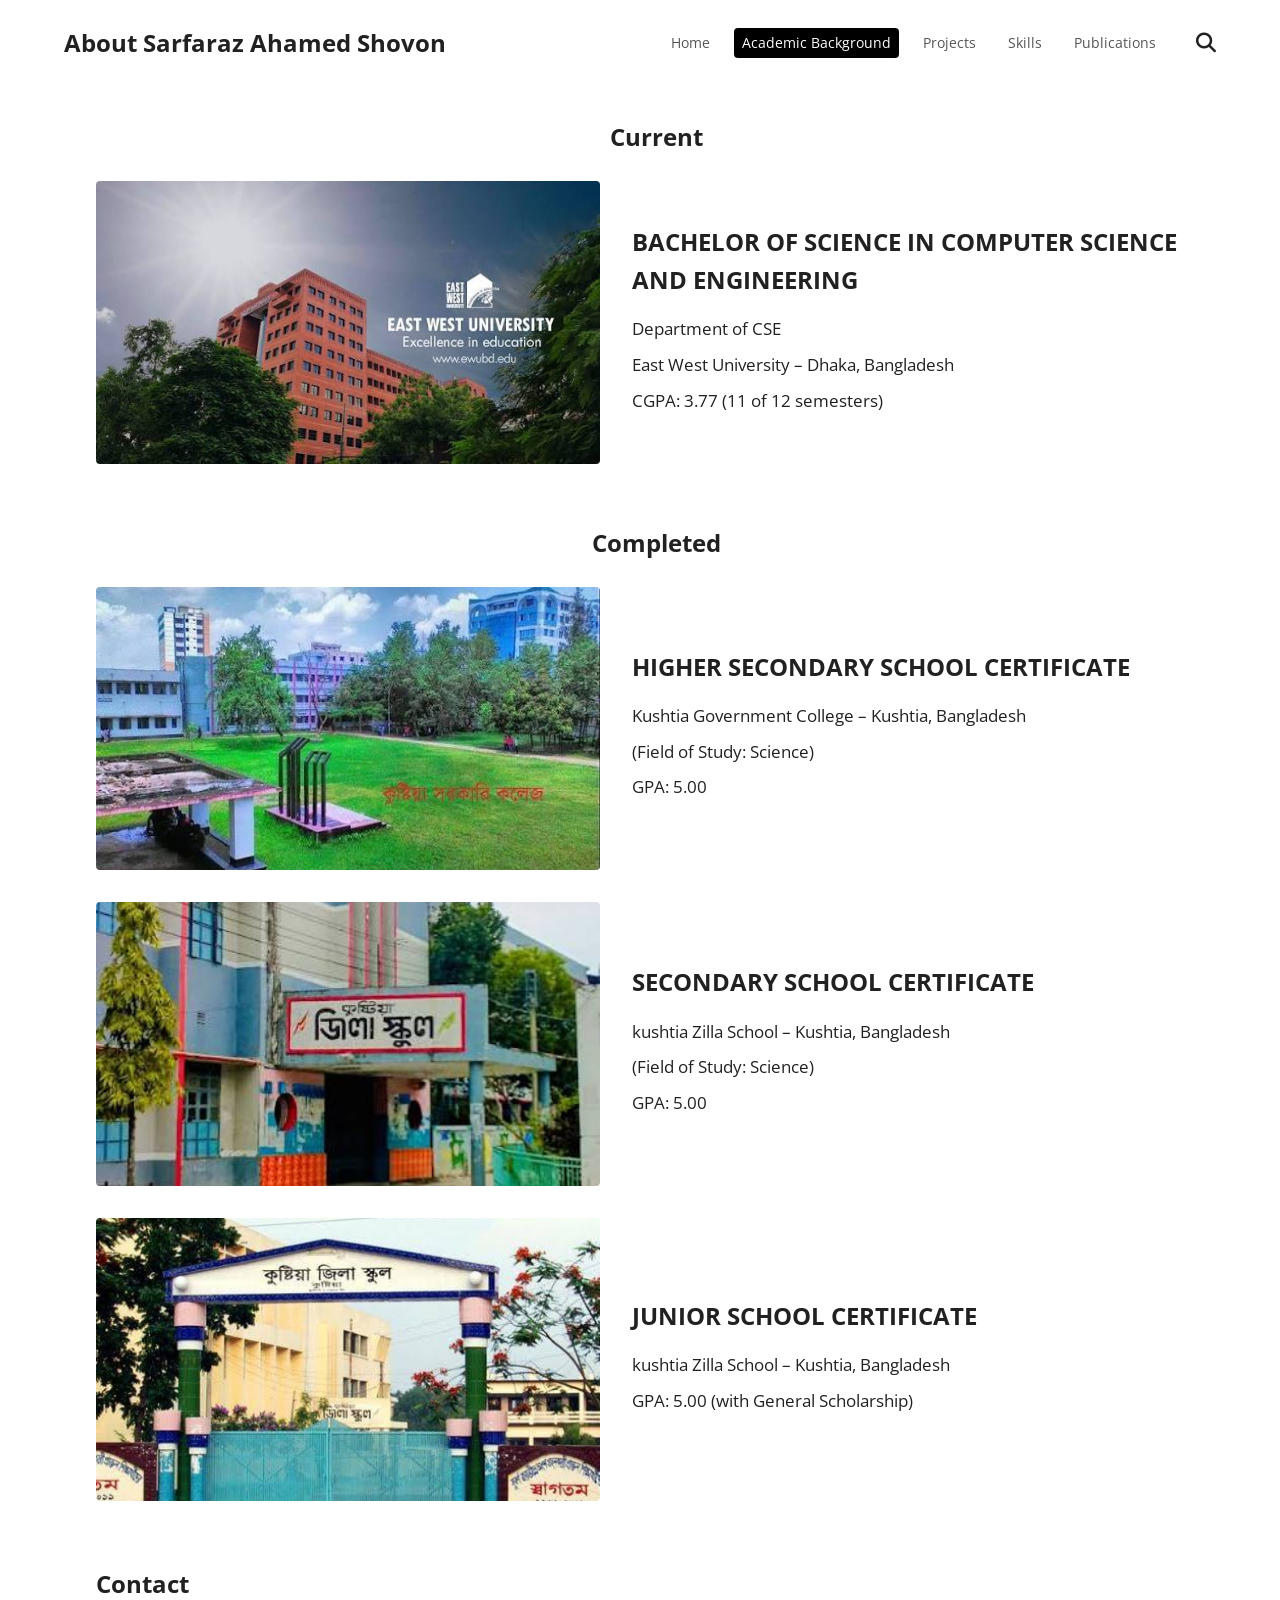
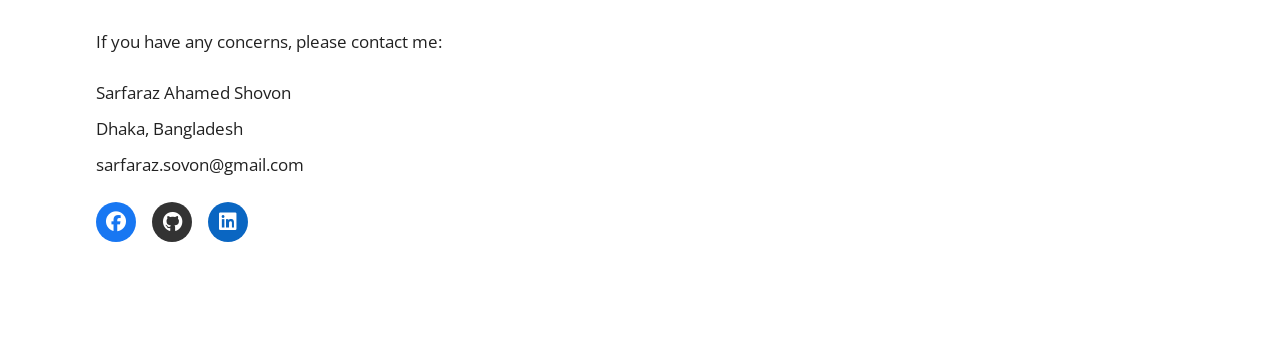
==== academic.html @ 61edd61b "Initial commit: Added portfolio website files" ====
<!DOCTYPE html>
<html lang="en">
<head>
  <meta charset="UTF-8">
  <meta name="viewport" content="width=device-width, initial-scale=1.0">
  <meta name="description" content="Sarfaraz Ahamed Shovon - Academic Background">
  <title>About Sarfaraz Ahamed Shovon</title>
  
  <!-- Font Awesome for Icons -->
  <link rel="stylesheet" href="https://cdnjs.cloudflare.com/ajax/libs/font-awesome/6.5.1/css/all.min.css">
  
  <!-- Custom Styles -->
  <link rel="stylesheet" href="style.css">
</head>
<body>

  <div class="container">
    <!-- Overlay for mobile menu -->
    <div class="menu-overlay" id="menuOverlay"></div>

    <!-- Header -->
    <header class="header">
      <div class="header-brand">
        <i class="fas fa-bars mobile-menu-btn" id="mobileMenuBtn"></i>
        <div class="site-title">About Sarfaraz Ahamed Shovon</div>
      </div>
      <nav class="nav" id="mainNav">
        <i class="fas fa-times close-menu-btn" id="closeMenuBtn"></i>
        <div class="nav-links">
          <a href="index.html" class="nav-link">Home</a>
          <a href="academic.html" class="nav-link active">Academic Background</a>
          <a href="projects.html" class="nav-link">Projects</a>
          <a href="skills.html" class="nav-link">Skills</a>
          <a href="publications.html" class="nav-link">Publications</a>
        </div>
      </nav>
      <i class="fas fa-search nav-search" id="searchBtn" style="cursor: pointer;"></i>
    </header>

    <!-- Main Content -->
    <main class="main-content">
      
      <!-- Academic Section -->
      <section class="section">
        <h2 class="section-title text-center">Current</h2>
        
        <div class="academic-card">
          <div class="academic-image">
            <img src="images/uni.jpg" alt="East West University">
          </div>
          <div class="academic-details">
            <h3 class="degree-title">BACHELOR OF SCIENCE IN COMPUTER SCIENCE AND ENGINEERING</h3>
            <p>Department of CSE</p>
            <p>East West University – Dhaka, Bangladesh</p>
            <p>CGPA: 3.77 (11 of 12 semesters)</p>
          </div>
        </div>

        <h2 class="section-title text-center" style="margin-top: 60px;">Completed</h2>
        
        <div class="academic-card">
          <div class="academic-image">
            <img src="images/college.jpg" alt="Kushtia Government College">
          </div>
          <div class="academic-details">
            <h3 class="degree-title">HIGHER SECONDARY SCHOOL CERTIFICATE</h3>
            <p>Kushtia Government College – Kushtia, Bangladesh</p>
            <p>(Field of Study: Science)</p>
            <p>GPA: 5.00</p>
          </div>
        </div>

        <div class="academic-card">
          <div class="academic-image">
            <img src="images/school.jpg" alt="Kushtia Zilla School">
          </div>
          <div class="academic-details">
            <h3 class="degree-title">SECONDARY SCHOOL CERTIFICATE</h3>
            <p>kushtia Zilla School – Kushtia, Bangladesh</p>
            <p>(Field of Study: Science)</p>
            <p>GPA: 5.00</p>
          </div>
        </div>

        <div class="academic-card">
          <div class="academic-image">
            <img src="images/schoolJSC.jpg" alt="Kushtia Zilla School JSC">
          </div>
          <div class="academic-details">
            <h3 class="degree-title">JUNIOR SCHOOL CERTIFICATE</h3>
            <p>kushtia Zilla School – Kushtia, Bangladesh</p>
            <p>GPA: 5.00 (with General Scholarship)</p>
          </div>
        </div>

      </section>

      <!-- Contact Section -->
      <section class="section" style="margin-top: 60px;">
        <h2 class="section-title">Contact</h2>
        <div class="contact-info">
          <p>If you have any concerns, please contact me:</p>
          <p>Sarfaraz Ahamed Shovon</p>
          <p>Dhaka, Bangladesh</p>
          <p>sarfaraz.sovon@gmail.com</p>
        </div>
        
        <!-- Social Icons -->
        <div class="social-icons">
          <a href="#" aria-label="Facebook"><i class="fab fa-facebook"></i></a>
          <a href="https://github.com/shovon021" aria-label="GitHub"><i class="fab fa-github"></i></a>
          <a href="https://www.linkedin.com/in/sarfaraz-ahamed-shovon-49422b405" aria-label="LinkedIn"><i class="fab fa-linkedin"></i></a>
        </div>
      </section>

    </main>
  </div>
  
  <script src="script.js"></script>
</body>
</html>
---- style.css ----
/* ==========================================================================
   Sarfaraz Ahamed Shovon — Simple Portfolio Design System
   Design tokens sourced from DESIGN.md & SKILL.md
   ========================================================================== */

/* ── Google Fonts ── */
@import url('https://fonts.googleapis.com/css2?family=Open+Sans:wght@400;600;700&display=swap');

/* ── Design Tokens ── */
:root {
  --font-family-primary: 'Open Sans', sans-serif;
  --font-size-base: 17.3333px; /* 13pt */
  --font-size-sm: 14px;
  --font-size-md: 16px;
  --font-size-lg: 24px;
  --font-size-xl: 32px; /* For main titles */
  
  --font-weight-base: 400;
  --font-weight-semibold: 600;
  --font-weight-bold: 700;

  --line-height-base: 27.7333px;
  
  --color-text-primary: #212121;
  --color-text-secondary: #555555;
  --color-surface-base: #ffffff;
  --color-surface-raised: #f8f9fa;
  --color-surface-strong: #000000;
  
  --space-1: 4px;
  --space-2: 8px;
  --space-3: 16px;
  --space-4: 24px;
  --space-5: 32px;
  --space-6: 48px;
  --space-7: 64px;

  --container-max: 1200px;
}

/* ── Reset & Base ── */
*, *::before, *::after {
  box-sizing: border-box;
  margin: 0;
  padding: 0;
}

body {
  font-family: var(--font-family-primary);
  font-size: var(--font-size-base);
  font-weight: var(--font-weight-base);
  line-height: 1.6;
  color: var(--color-text-primary);
  background-color: var(--color-surface-base);
  -webkit-font-smoothing: antialiased;
  overflow-y: scroll; /* Force vertical scrollbar to prevent layout shift between pages */
}

a {
  color: var(--color-text-primary);
  text-decoration: none;
}

a:hover {
  text-decoration: underline;
}

img {
  max-width: 100%;
  height: auto;
  display: block;
}

/* ── Layout ── */
.container {
  max-width: var(--container-max);
  margin: 0 auto;
  padding: 0 var(--space-4);
}

/* ── Header / Navigation ── */
.header {
  padding: var(--space-4) 0;
  display: flex;
  justify-content: space-between;
  align-items: center;
  flex-wrap: nowrap; /* Prevent wrapping so search stays on right */
  gap: var(--space-4);
}

.header-brand {
  display: flex;
  align-items: center;
  gap: var(--space-3);
}

.mobile-menu-btn {
  display: none;
  font-size: 20px;
  color: var(--color-text-primary);
  cursor: pointer;
}

.site-title {
  font-size: var(--font-size-lg);
  font-weight: var(--font-weight-bold);
  color: var(--color-text-primary);
  white-space: nowrap; /* Prevent title from wrapping to multiple lines */
}

.nav {
  display: flex;
  align-items: center;
  flex-grow: 1;
  justify-content: flex-end;
}

.nav-links {
  display: flex;
  gap: var(--space-3);
  align-items: center;
  flex-wrap: nowrap; /* Keep all tabs on one line */
}

.close-menu-btn {
  display: none;
}

.menu-overlay {
  display: none;
}

.nav-link {
  font-size: var(--font-size-sm);
  color: var(--color-text-secondary);
  padding: var(--space-1) var(--space-2);
  border-radius: 4px;
  transition: all 0.2s ease;
}

.nav-link:hover {
  color: var(--color-text-primary);
  text-decoration: none;
}

.nav-link.active {
  background-color: var(--color-surface-strong);
  color: var(--color-surface-base);
}

.nav-search {
  margin-left: var(--space-2);
  color: var(--color-text-primary);
  cursor: pointer;
  font-size: 20px;
}

/* ── Main Content Area ── */
.main-content {
  padding: var(--space-5) 0;
}

/* ── Hero Section ── */
.hero {
  display: flex;
  gap: var(--space-6);
  align-items: flex-start;
  margin-bottom: var(--space-7);
}

.hero-image {
  flex-shrink: 0;
  width: 300px;
}

.hero-image img {
  width: 100%;
  border-radius: 8px; /* Slight rounding for a clean look */
}

.hero-info {
  flex-grow: 1;
}

.hero-name {
  font-size: var(--font-size-xl);
  font-weight: var(--font-weight-bold);
  margin-bottom: var(--space-4);
  text-transform: uppercase;
  letter-spacing: 1px;
}

.hero-details p {
  color: var(--color-text-primary);
}

.hero-title {
  margin-bottom: var(--space-5);
}

.hero-affiliation p {
  color: #1a4b8c;
  margin-bottom: var(--space-4);
}

.social-icons a:hover {
  transform: translateY(-2px);
  opacity: 0.9;
  text-decoration: none;
  color: #ffffff;
}

/* ── Sections ── */
.section {
  margin-bottom: var(--space-7);
  padding-left: var(--space-5); /* Indent sections slightly as seen in reference */
}

.section-title {
  font-size: var(--font-size-lg);
  font-weight: var(--font-weight-bold);
  margin-bottom: var(--space-4);
  color: var(--color-text-primary);
}

/* ── Text Content ── */
.content-text {
  margin-bottom: var(--space-3);
  text-align: justify;
}

.content-text p {
  margin-bottom: var(--space-4); /* Added paragraph spacing */
}

/* ── Lists ── */
.experience-list, .awards-list {
  list-style-type: square;
  padding-left: var(--space-4);
}

.experience-item, .award-item {
  margin-bottom: var(--space-5);
}

.experience-item strong, .award-item strong {
  display: block;
  font-size: var(--font-size-md);
  margin-bottom: var(--space-2);
}

.experience-details {
  list-style-type: disc;
  padding-left: var(--space-4);
  margin-top: var(--space-2);
  margin-bottom: var(--space-2);
}

.experience-details li {
  margin-bottom: var(--space-1);
}

/* ── Contact Info ── */
.contact-info p {
  margin-bottom: var(--space-2);
}

.contact-info p:first-child {
  margin-bottom: var(--space-4);
}

/* ── Social Icons ── */
.social-icons {
  display: flex;
  gap: var(--space-3);
  margin-top: var(--space-4);
}

.social-icons a {
  display: inline-flex;
  align-items: center;
  justify-content: center;
  width: 40px;
  height: 40px;
  border-radius: 50%;
  color: #ffffff;
  font-size: 20px;
  transition: all 0.3s ease;
}

.social-icons a[aria-label="Facebook"] {
  background-color: #1877F2;
}

.social-icons a[aria-label="GitHub"] {
  background-color: #333333;
}

.social-icons a[aria-label="LinkedIn"] {
  background-color: #0A66C2;
}

.social-icons a[aria-label="Google Scholar"] {
  background-color: #4285F4;
}

.social-icon:hover {
  opacity: 0.8;
  text-decoration: none;
}

.icon-facebook { background-color: #1877F2; }
.icon-github { background-color: #333333; }
.icon-linkedin { background-color: #0A66C2; }

/* ── Responsive ── */
@media (max-width: 768px) {
  .nav {
    position: fixed;
    top: 0;
    left: -280px;
    width: 280px;
    height: 100vh;
    background-color: var(--color-surface-raised);
    flex-direction: column;
    justify-content: flex-start;
    align-items: stretch;
    padding: var(--space-4) 0;
    z-index: 1000;
    transition: left 0.3s ease;
    box-shadow: 2px 0 5px rgba(0,0,0,0.1);
  }
  
  .nav.open {
    left: 0;
  }
  
  .nav-links {
    flex-direction: column;
    align-items: flex-start;
    gap: var(--space-2);
    width: 100%;
  }

  .nav-link {
    font-size: var(--font-size-md);
    padding: var(--space-2) var(--space-4);
    width: 100%;
  }
  
  .nav-link.active {
    display: inline-block;
    align-self: flex-start;
    margin-left: var(--space-4);
    padding: 4px 8px;
    border-radius: 2px;
    width: auto;
  }
  
  .close-menu-btn {
    display: block;
    align-self: flex-start;
    margin-left: var(--space-4);
    margin-bottom: var(--space-4);
    font-size: 20px;
    cursor: pointer;
    color: var(--color-text-secondary);
  }

  .menu-overlay {
    display: block;
    position: fixed;
    top: 0;
    left: 0;
    width: 100vw;
    height: 100vh;
    background-color: rgba(0, 0, 0, 0.5);
    z-index: 999;
    opacity: 0;
    pointer-events: none;
    transition: opacity 0.3s ease;
  }
  
  .menu-overlay.open {
    opacity: 1;
    pointer-events: auto;
  }
  
  .mobile-menu-btn {
    display: block; /* Show hamburger on mobile */
  }
  
  .hero {
    flex-direction: column;
    align-items: flex-start; /* Keep text left-aligned */
    gap: var(--space-5);
  }
  
  .hero-image {
    width: 100%;
    max-width: none; /* Let it stretch fully */
  }
  
  .hero-image img {
    border-radius: 0; /* Remove rounded corners on mobile to match reference */
    width: 100%;
  }
  
  .hero-info {
    width: 100%;
    text-align: left; /* Keep text left-aligned */
  }
  
  .academic-card {
    flex-direction: column;
    align-items: flex-start;
  }
  
  .academic-image {
    width: 100%;
  }

  .section {
    padding-left: 0;
  }
  
  .social-icons {
    justify-content: flex-start;
  }
}

/* ── Academic Background ── */
.academic-card {
  display: flex;
  gap: var(--space-5);
  margin-bottom: var(--space-5);
  align-items: center;
}

.academic-image {
  flex: 0 0 45%; /* Image takes about 45% of the width */
}

.academic-image img {
  width: 100%;
  aspect-ratio: 16 / 9; /* Standardized size for all images */
  object-fit: cover;
  border-radius: 4px;
}

.academic-details {
  flex: 1;
}

.degree-title {
  font-size: var(--font-size-lg); /* Increased font size */
  font-weight: var(--font-weight-bold);
  text-transform: uppercase;
  margin-bottom: var(--space-3);
}

.academic-details p {
  margin-bottom: var(--space-2);
  color: var(--color-text-primary);
}

/* ── Projects ── */
.project-card {
  text-align: center;
  margin-bottom: var(--space-7);
}

.project-title {
  font-size: var(--font-size-xl);
  font-weight: var(--font-weight-bold);
  margin-bottom: var(--space-4);
  color: var(--color-text-primary);
}

.text-left {
  text-align: left;
  margin-left: 5%;
}

.text-center {
  text-align: center;
}

.project-links {
  margin-bottom: var(--space-5);
}

.project-link {
  display: inline-block;
  margin: 0 var(--space-2);
  color: #1a4b8c;
  font-weight: var(--font-weight-bold);
  text-decoration: underline;
  text-transform: uppercase;
}

.project-link:hover {
  color: #0A66C2;
}

.carousel-container {
  position: relative;
  max-width: 650px;
  margin: var(--space-5) auto;
  border-radius: 8px;
  box-shadow: 0 4px 12px rgba(0,0,0,0.1);
}

.carousel-track.fade-carousel {
  position: relative;
  display: block;
  overflow: hidden;
  aspect-ratio: 16 / 9; /* Fixed aspect ratio to prevent layout shifting */
  width: 100%;
}

.carousel-img {
  position: absolute;
  top: 0;
  left: 0;
  width: 100%;
  height: 100%;
  object-fit: cover;
  opacity: 0;
  transition: opacity 0.8s ease-in-out;
}

.carousel-img.active {
  opacity: 1;
  z-index: 1;
}

.carousel-btn {
  position: absolute;
  top: 50%;
  transform: translateY(-50%);
  background: rgba(0, 0, 0, 0.6);
  color: white;
  border: none;
  width: 40px;
  height: 40px;
  border-radius: 50%;
  cursor: pointer;
  display: flex;
  align-items: center;
  justify-content: center;
  transition: background 0.3s;
  z-index: 2;
}

.carousel-btn:hover {
  background: rgba(0, 0, 0, 0.9);
}

.prev-btn { left: 10px; }
.next-btn { right: 10px; }

.project-actions {
  margin-top: var(--space-4);
}
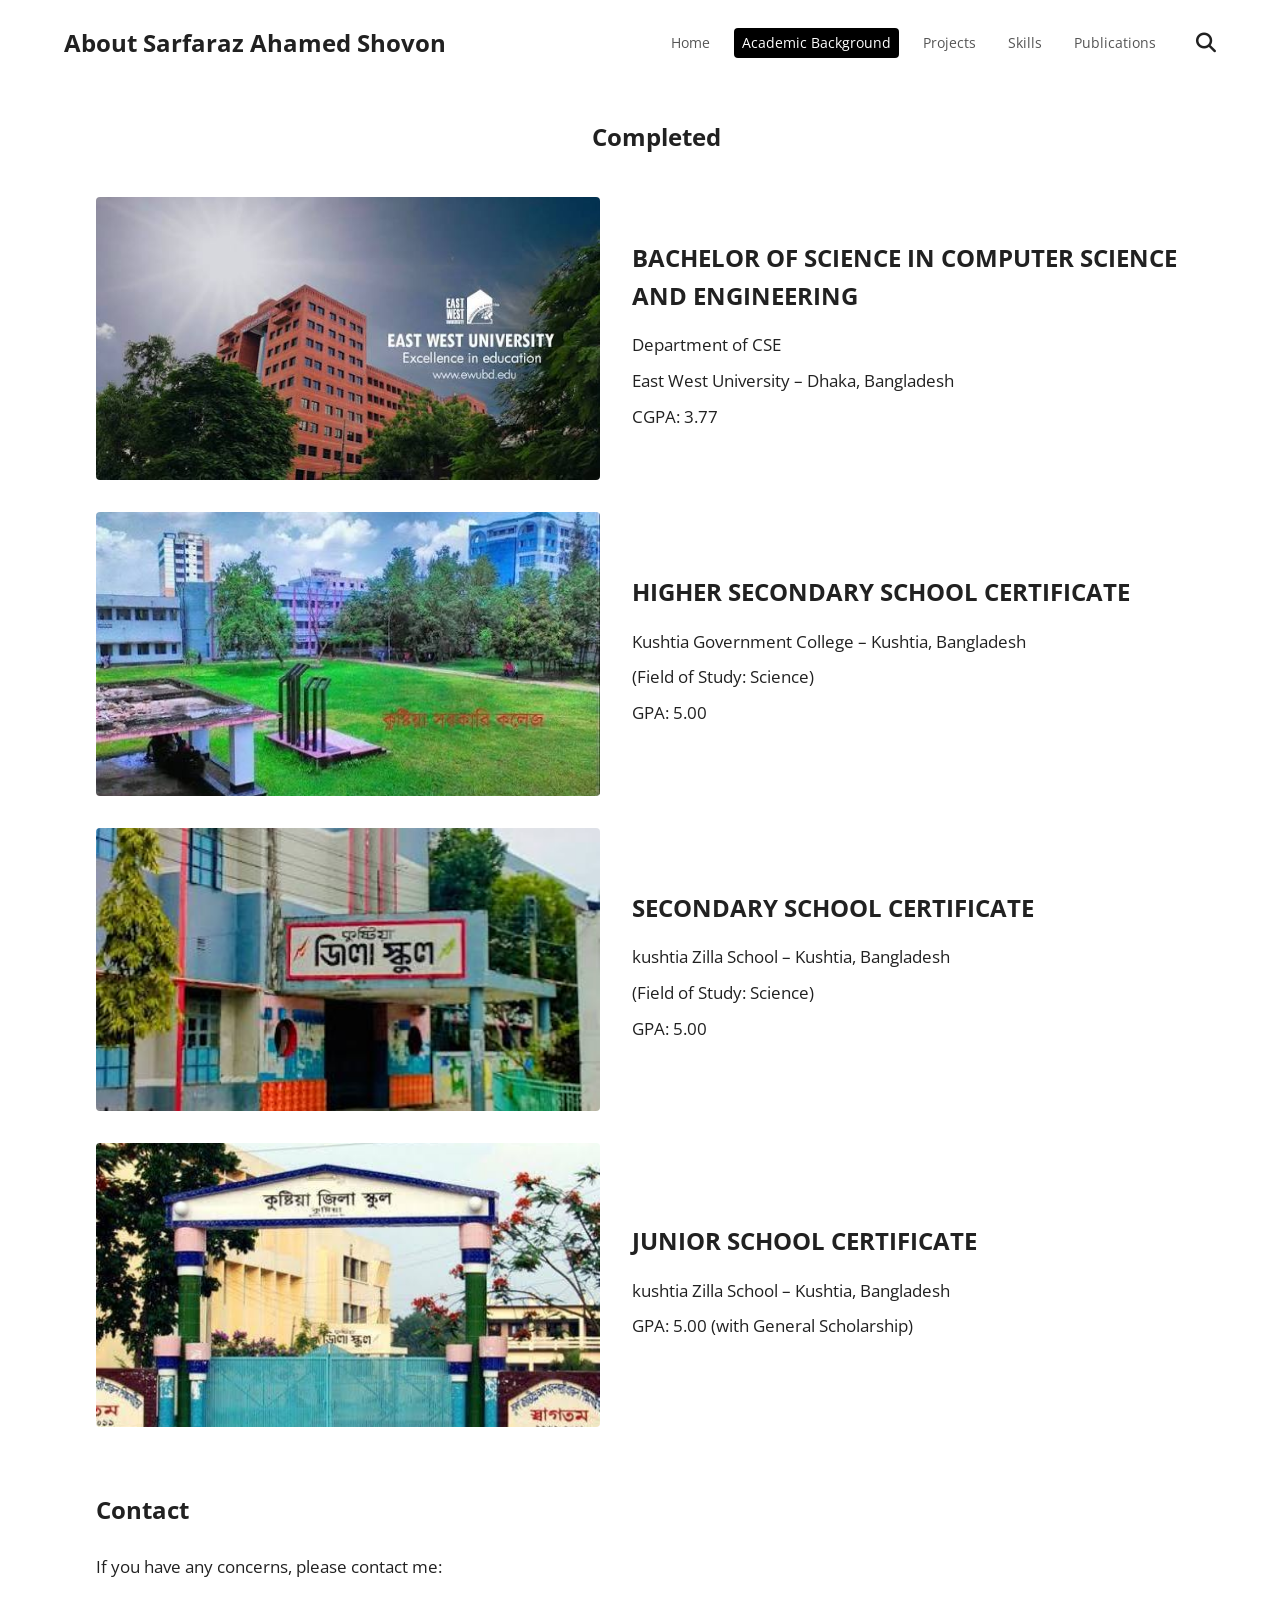
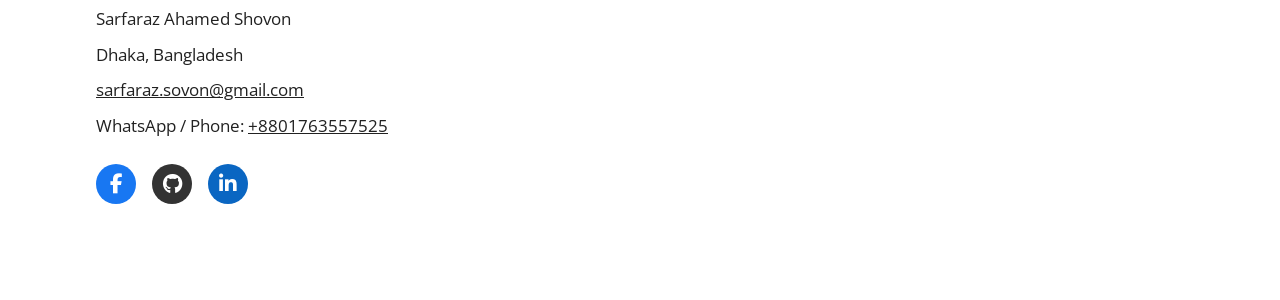
==== commit 8d01f94c: "Initial upload of new portfolio" ====
--- a/academic.html
+++ b/academic.html
@@ -42,7 +42,7 @@
       
       <!-- Academic Section -->
       <section class="section">
-        <h2 class="section-title text-center">Current</h2>
+        <h2 class="section-title text-center" style="margin-bottom: 40px;">Completed</h2>
         
         <div class="academic-card">
           <div class="academic-image">
@@ -52,12 +52,10 @@
             <h3 class="degree-title">BACHELOR OF SCIENCE IN COMPUTER SCIENCE AND ENGINEERING</h3>
             <p>Department of CSE</p>
             <p>East West University – Dhaka, Bangladesh</p>
-            <p>CGPA: 3.77 (11 of 12 semesters)</p>
+            <p>CGPA: 3.77</p>
           </div>
         </div>
 
-        <h2 class="section-title text-center" style="margin-top: 60px;">Completed</h2>
-        
         <div class="academic-card">
           <div class="academic-image">
             <img src="images/college.jpg" alt="Kushtia Government College">
@@ -102,14 +100,20 @@
           <p>If you have any concerns, please contact me:</p>
           <p>Sarfaraz Ahamed Shovon</p>
           <p>Dhaka, Bangladesh</p>
-          <p>sarfaraz.sovon@gmail.com</p>
+          <p><a href="mailto:sarfaraz.sovon@gmail.com" style="color: inherit; text-decoration: underline;">sarfaraz.sovon@gmail.com</a></p>
+          <p>WhatsApp / Phone: <a href="https://wa.me/8801763557525" target="_blank" style="color: inherit; text-decoration: underline;">+8801763557525</a></p>
         </div>
         
-        <!-- Social Icons -->
         <div class="social-icons">
-          <a href="#" aria-label="Facebook"><i class="fab fa-facebook"></i></a>
-          <a href="https://github.com/shovon021" aria-label="GitHub"><i class="fab fa-github"></i></a>
-          <a href="https://www.linkedin.com/in/sarfaraz-ahamed-shovon-49422b405" aria-label="LinkedIn"><i class="fab fa-linkedin"></i></a>
+          <a href="https://m.facebook.com/sarfarazahamed.shovon.5/" target="_blank" class="social-icon icon-facebook" aria-label="Facebook">
+            <i class="fab fa-facebook-f"></i>
+          </a>
+          <a href="https://github.com/shovon021" target="_blank" class="social-icon icon-github" aria-label="GitHub">
+            <i class="fab fa-github"></i>
+          </a>
+          <a href="https://www.linkedin.com/in/sarfaraz-ahamed-shovon-49422b405" target="_blank" class="social-icon icon-linkedin" aria-label="LinkedIn">
+            <i class="fab fa-linkedin-in"></i>
+          </a>
         </div>
       </section>
 
--- a/style.css
+++ b/style.css
@@ -390,6 +390,20 @@
     display: block; /* Show hamburger on mobile */
   }
   
+  .header {
+    gap: var(--space-2);
+  }
+
+  .header-brand {
+    gap: var(--space-2);
+  }
+
+  .site-title {
+    font-size: 16px;
+    white-space: normal;
+    line-height: 1.3;
+  }
+  
   .hero {
     flex-direction: column;
     align-items: flex-start; /* Keep text left-aligned */
@@ -418,6 +432,11 @@
   
   .academic-image {
     width: 100%;
+  }
+
+  .academic-details {
+    width: 100%;
+    text-align: left;
   }
 
   .section {
@@ -511,11 +530,31 @@
   box-shadow: 0 4px 12px rgba(0,0,0,0.1);
 }
 
+.carousel-container.fixed-ratio {
+  aspect-ratio: 16 / 9;
+  background-color: #f8f9fa;
+}
+
+.carousel-container.fixed-ratio .carousel-track {
+  height: 100%;
+}
+
+.carousel-container.fixed-ratio .carousel-img {
+  height: 100%;
+}
+
+.carousel-container.fixed-ratio .carousel-img.active {
+  position: absolute;
+}
+
+.carousel-mobile {
+  max-width: 350px;
+}
+
 .carousel-track.fade-carousel {
   position: relative;
   display: block;
   overflow: hidden;
-  aspect-ratio: 16 / 9; /* Fixed aspect ratio to prevent layout shifting */
   width: 100%;
 }
 
@@ -525,14 +564,17 @@
   left: 0;
   width: 100%;
   height: 100%;
-  object-fit: cover;
+  object-fit: contain;
   opacity: 0;
   transition: opacity 0.8s ease-in-out;
+  background-color: #ffffff;
 }
 
 .carousel-img.active {
   opacity: 1;
   z-index: 1;
+  position: relative;
+  height: auto;
 }
 
 .carousel-btn {
